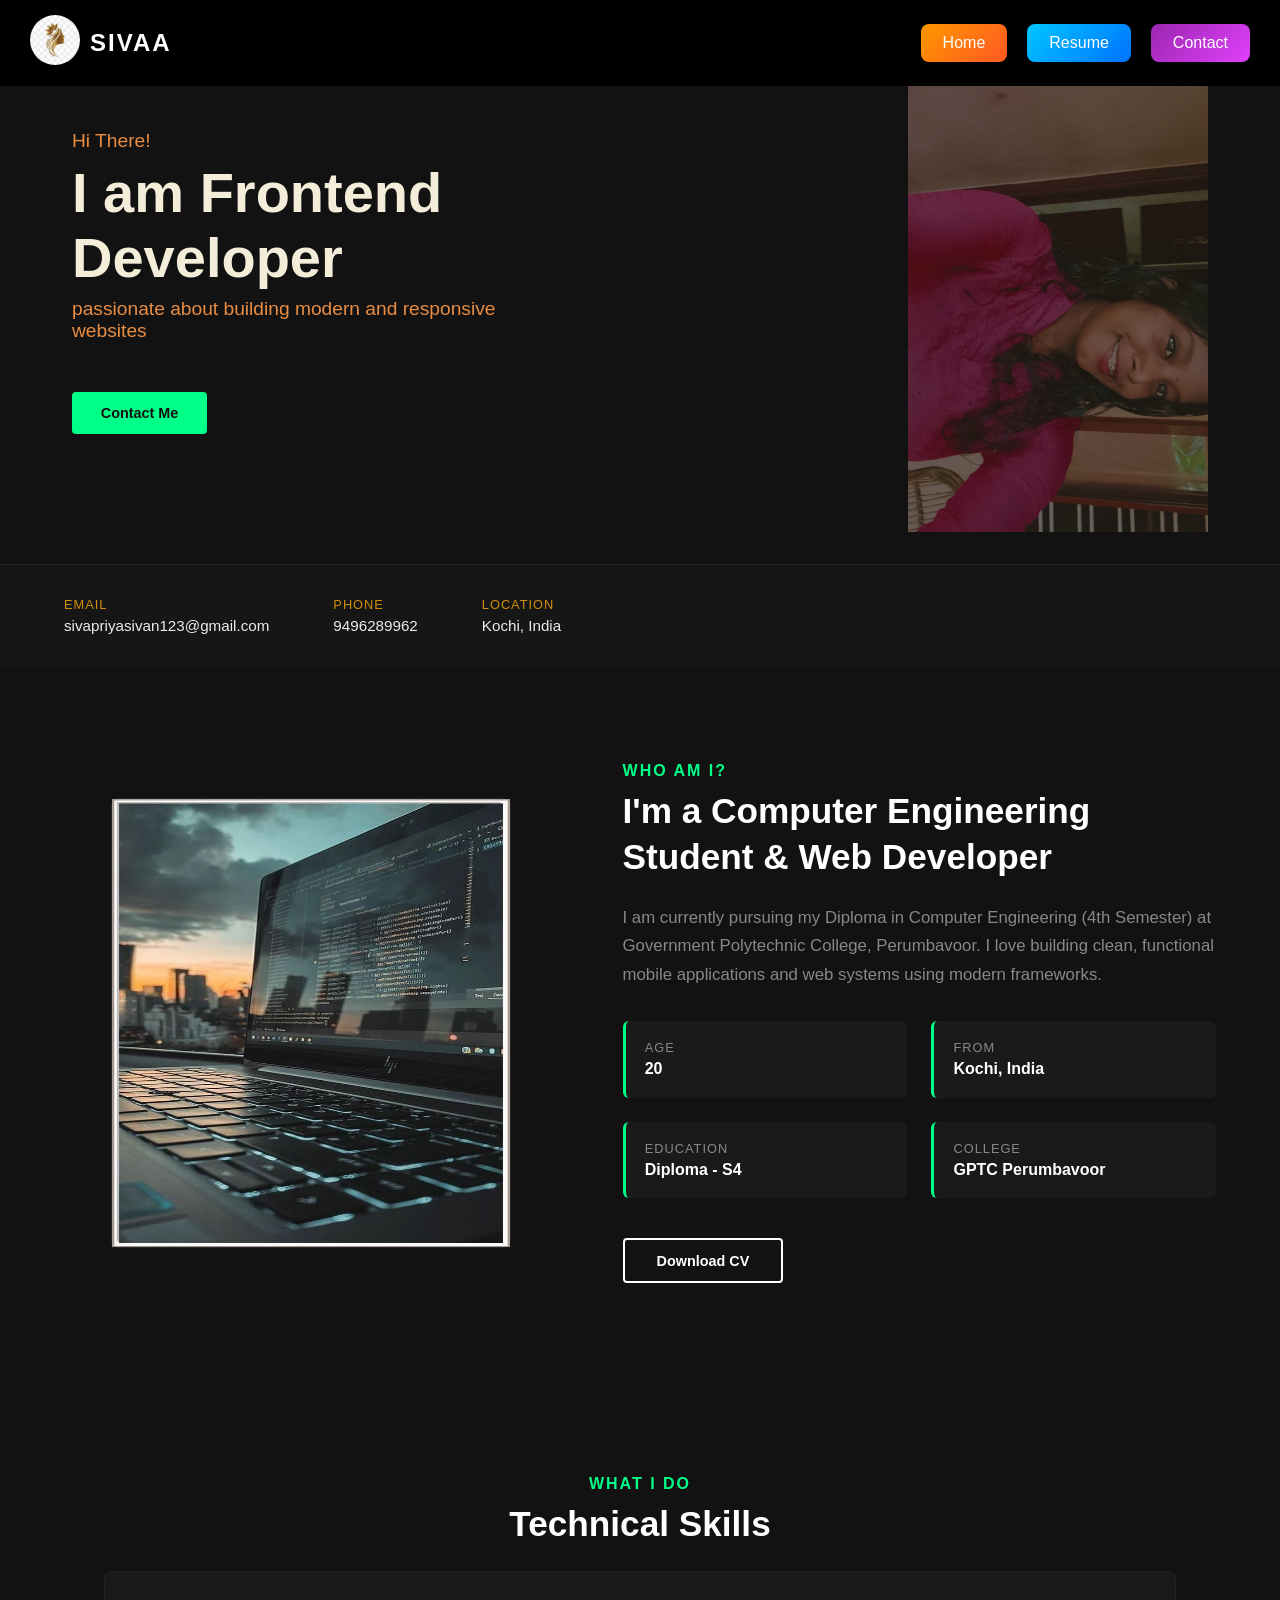
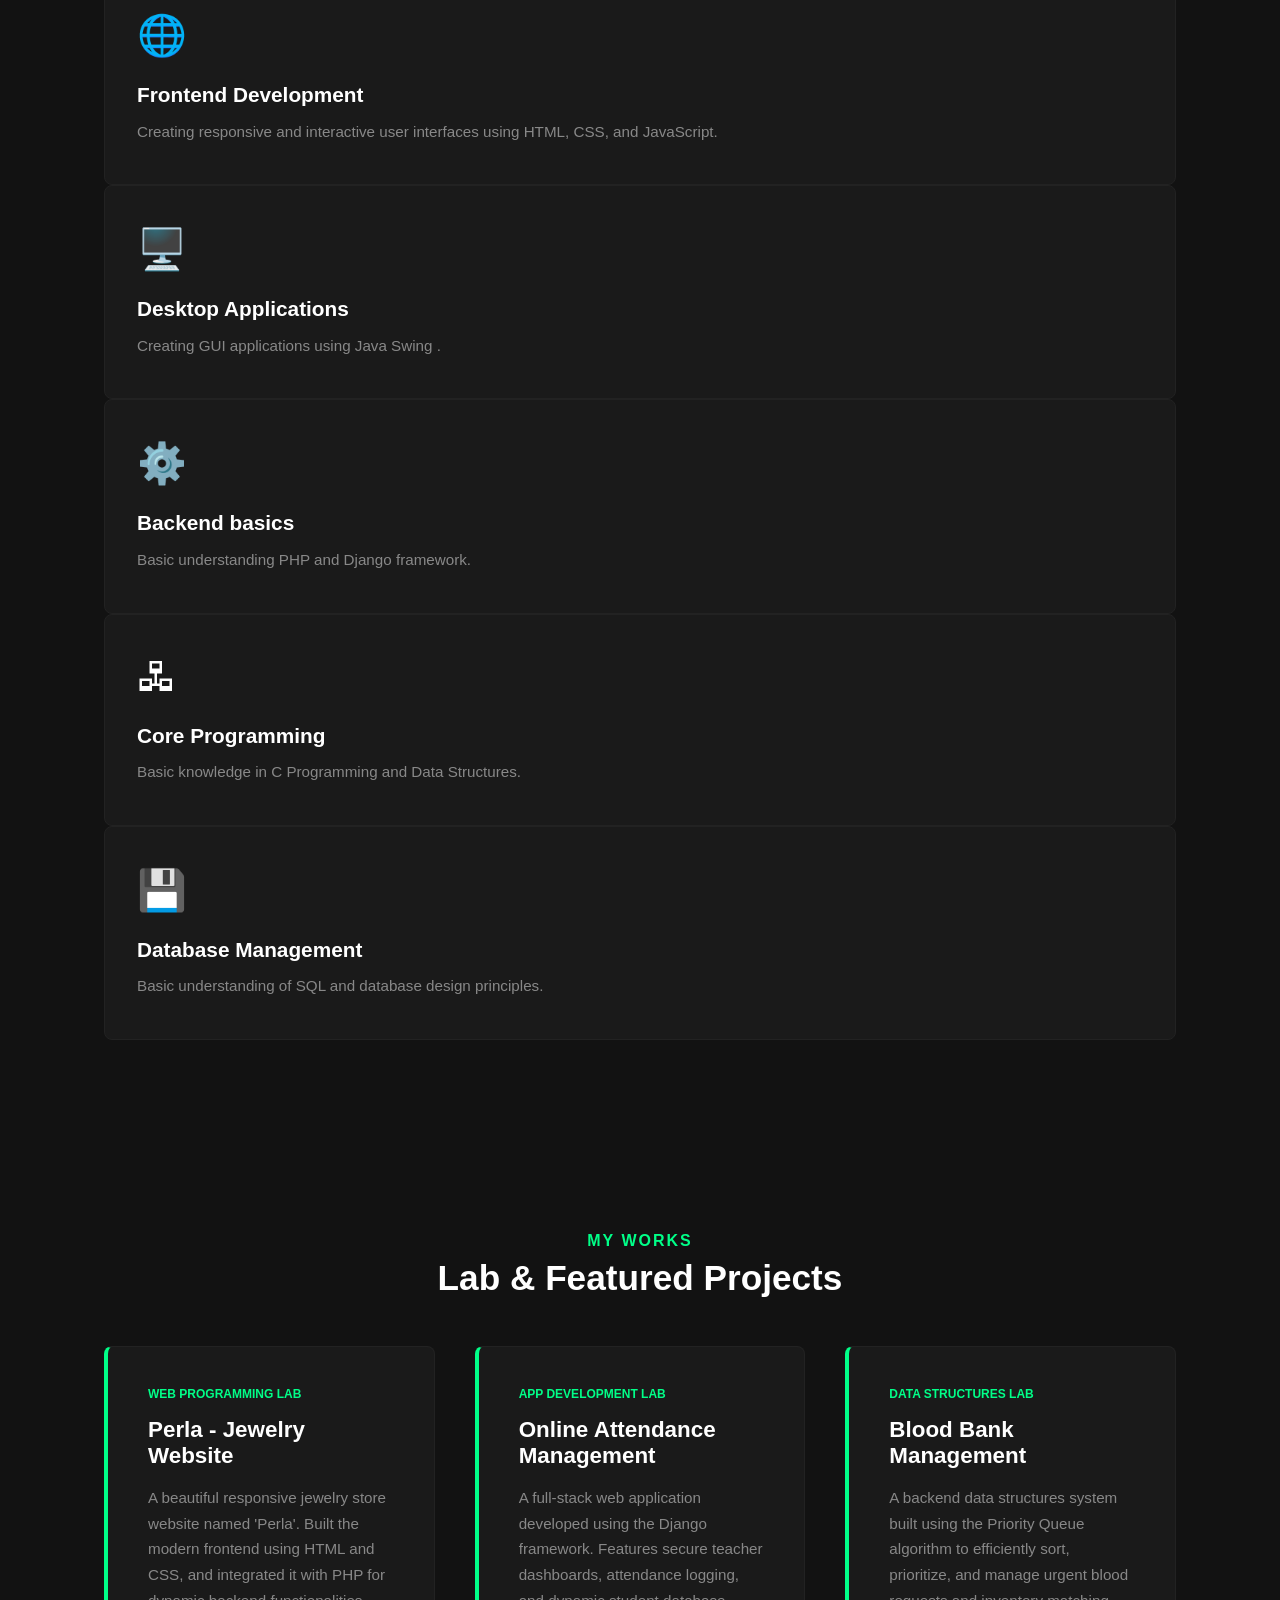
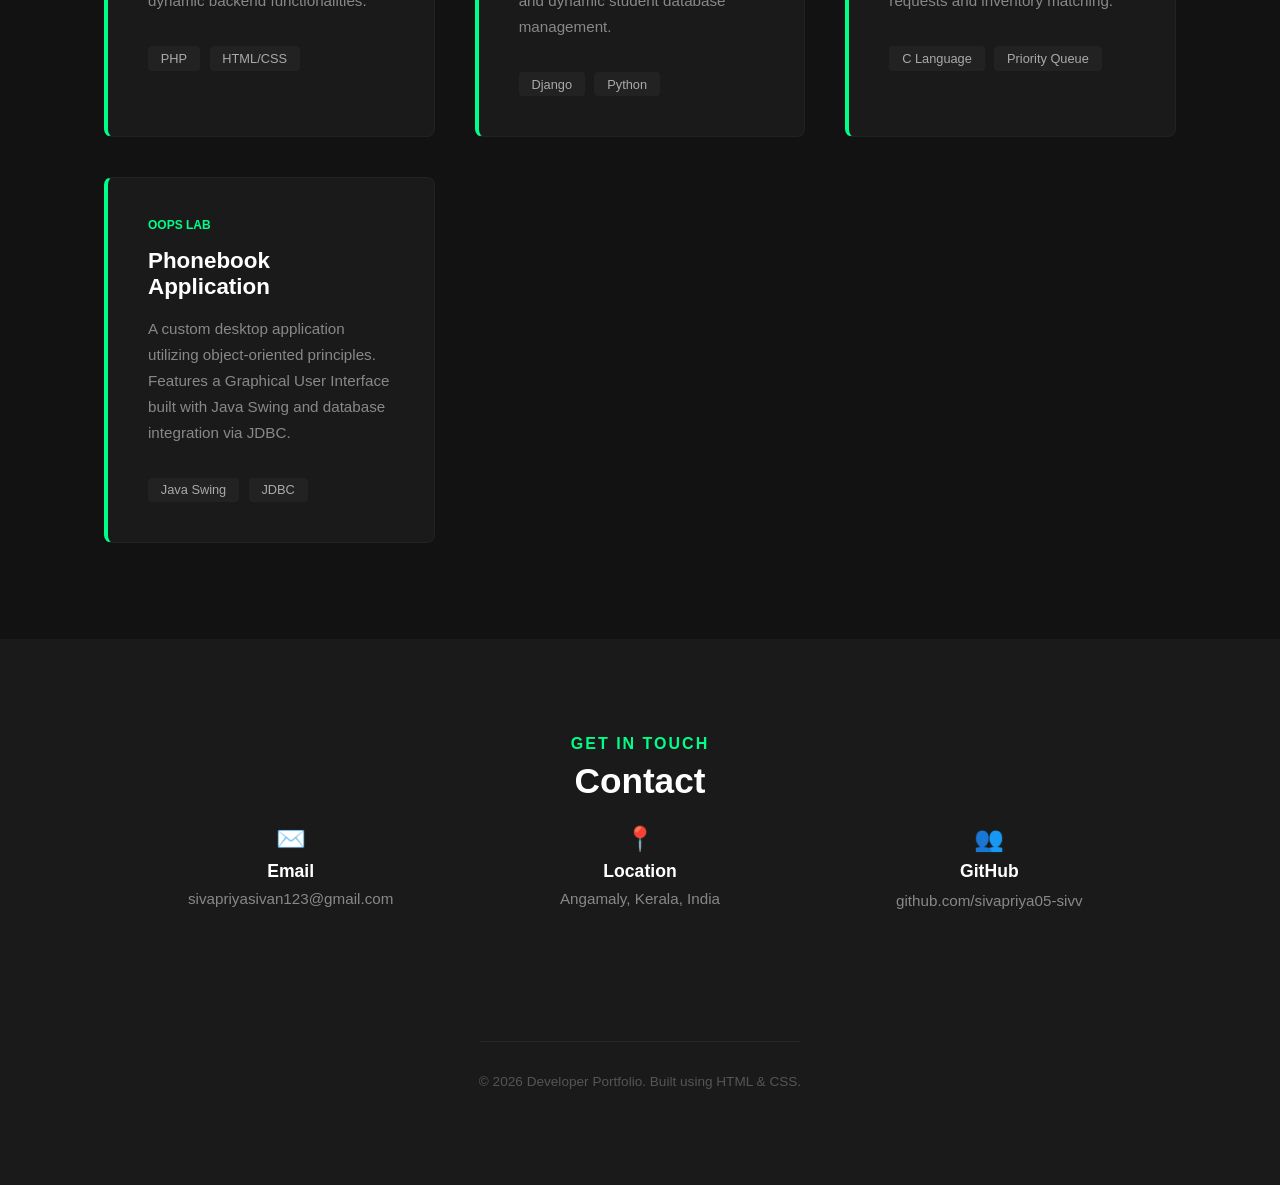
==== index.html @ 09055b28 "initial portfolio" ====
<!DOCTYPE html>
<html lang="en">
<head>
    <meta charset="UTF-8">
    <meta name="viewport" content="width=device-width, initial-scale=1.0">
    <title>PORTFOLIO</title>
    <link rel="stylesheet" href="style.css">
</head>
<body>
    <body>
    <nav class="navbar" style="background-color: black; padding: 15px 30px; display: flex; justify-content: space-between; align-items: center;">
        
        <div class="logo" style="color: white; font-size: 24px; font-weight: bold; display: flex; align-items: center; gap: 10px;">
            <span class="logo-icon">
                <img src="logo.jpg" alt="Logo" width="50" height="50" style="border-radius: 50%;">
            </span>
            SIVAA
        </div>

        <div class="nav-links" style="display: flex; gap: 20px;">

            <a href="index.html">
                <button style="background: linear-gradient(135deg, #ff9800, #ff5722); color: white;border: none;padding: 10px 22px;border-radius: 8px;
                        cursor: pointer;
                        font-size: 16px;
                        transition: 0.3s;
                    "
                    onmouseover="this.style.transform='scale(1.08)'; this.style.boxShadow='0 0 15px #ff9800';"
                    onmouseout="this.style.transform='scale(1)'; this.style.boxShadow='none';"
                >
                    Home</button></a>

            <a href="resume.html" target="_blank">
                <button style="background: linear-gradient(135deg, #00c6ff, #0072ff);color: white;border: none;padding: 10px 22px;
                        border-radius: 8px;
                        cursor: pointer;
                        font-size: 16px;
                        transition: 0.3s;
                    "
                    onmouseover="this.style.transform='scale(1.08)'; this.style.boxShadow='0 0 15px #00c6ff';"
                    onmouseout="this.style.transform='scale(1)'; this.style.boxShadow='none';"
                >Resume</button></a>

            <a href="#contact">
                <button style="background: linear-gradient(135deg, #9c27b0, #e040fb);color: white;border: none;padding: 10px 22px;border-radius: 8px;
                        cursor: pointer;
                        font-size: 16px;
                        transition: 0.3s;
                    "
                    onmouseover="this.style.transform='scale(1.08)'; this.style.boxShadow='0 0 15px #e040fb';"
                    onmouseout="this.style.transform='scale(1)'; this.style.boxShadow='none';"
                >Contact</button></a>
            </div>
    </nav>

    
        <div class="container">
            
            <div class="hero-text">
                <p style="font-size: 1.2rem;color:#e88d43; margin-bottom: 0.5rem;">Hi There!</p>
                <h1 style="font-size: 3.5rem;font-weight: bold;margin-bottom: 0.5rem;color:#f4edd9;">I am  <span >Frontend Developer</span></h1>
                <p style="font-size: 1.2rem;
                 color:#e88d43;
                 margin-bottom: 2rem;" >passionate about building modern and  responsive websites</p>
                <br>
                <a href="#contact" class="btn-contact">Contact Me</a>
            </div>

            <div class="hero-image">
                <div class="image-placeholder"><img src="cutieee.jpeg" alt="Hero Image" width="300" height="500"></div>
            </div>

        </div>

        <div class="hero-info">
            <div class="info-item">
                <span class="info-label">Email</span>
                <span class="info-value">sivapriyasivan123@gmail.com</span>
            </div>
            <div class="info-item">
                <span class="info-label">Phone</span>
                <span class="info-value">9496289962</span>
            </div>
            <div class="info-item">
                <span class="info-label">Location</span>
                <span class="info-value">Kochi, India</span>
            </div>
        </div>
       <div id="resume" class="about-section">
    
        <div class="about-container">
            
            <div class="about-image-box">
                <div class="about-img-placeholder"><img src="about.jpg" alt="About Image" width="100%" height="100%"></div>
            </div>

            <div class="about-content-box">
                <p style="font-size: 1rem;color: #00ff88;font-weight: 600;text-transform: uppercase;letter-spacing: 2px;margin-bottom: 0.5rem;">Who am I?</p>
                <h2 style=" font-size: 2.2rem;font-weight: 700;line-height: 1.3;margin-bottom: 1.5rem;">I'm a Computer Engineering Student & Web Developer</h2>
                <p style="color:#888888;font-size: 1.05rem;line-height: 1.7;margin-bottom: 2rem;">
                    I am currently pursuing my Diploma in Computer Engineering (4th Semester) at Government Polytechnic College, Perumbavoor. I love building clean, functional mobile applications and web systems using modern frameworks.
                </p>

                <div class="about-details-grid">
                    <div class="detail-card">
                        <span class="card-label">Age</span>
                        <span class="card-value">20</span>
                    </div>
                    <div class="detail-card">
                        <span class="card-label">From</span>
                        <span class="card-value">Kochi, India</span>
                    </div>
                    <div class="detail-card">
                        <span class="card-label">Education</span>
                        <span class="card-value">Diploma - S4</span>
                    </div>
                    <div class="detail-card">
                        <span class="card-label">College</span>
                        <span class="card-value">GPTC Perumbavoor</span>
                    </div>
                </div>

                <a href="resume.pdf" target="_blank" class="btn-download" download>Download CV</a>
            </div>

        </div>
    </div>
   <div id="skills" class="skills-section">
        <p style="font-size: 1rem;color: #00ff88;font-weight: 600;text-transform: uppercase;letter-spacing: 2px;margin-bottom: 0.5rem;">What I Do</p>
        <h2 style=" font-size: 2.2rem;font-weight: 700;line-height: 1.3;margin-bottom: 1.5rem;">Technical Skills</h2>

    
        

            <div class="skill-card">
                <div class="skill-icon">🌐</div>
                <h3>Frontend Development</h3>
                <p>Creating responsive and interactive user interfaces using HTML, CSS, and JavaScript.</p>
            </div>

            <div class="skill-card">
                <div class="skill-icon">🖥️</div>
                <h3>Desktop Applications</h3>
                <p>Creating GUI applications using Java Swing .</p>
            </div>
            <div class="skill-card">
                <div class="skill-icon">⚙️</div>
                <h3>Backend basics</h3>
                <p>Basic understanding PHP  and Django framework.</p>
            </div>
            <div class="skill-card">
                <div class="skill-icon">🖧</div>
                <h3>Core Programming</h3>
                <p> Basic knowledge in C Programming and  Data Structures.</p>
            </div>

            <div class="skill-card">
                <div class="skill-icon">💾</div>
                <h3>Database Management</h3>
                <p>Basic understanding of SQL and database design principles.</p>
            </div>
             
        
        </div>
    </div>  

    <div id="portfolio" style="padding: 6rem 4rem; background-color: #121212; max-width: 1200px; margin: 0 auto;">
        <p style="font-size: 1rem; color: #00ff88; font-weight: 600; text-transform: uppercase; letter-spacing: 2px; text-align: center; margin-bottom: 0.5rem;">My Works</p>
        <h2 style="font-size: 2.2rem; font-weight: 700; text-align: center; color: #ffffff; margin-bottom: 3rem;">Lab & Featured Projects</h2>

        <div style="display: grid; grid-template-columns: repeat(auto-fit, minmax(300px, 1fr)); gap: 2.5rem;">
            
            <div style="background-color: #1a1a1a; padding: 2.5rem; border-radius: 8px; border: 1px solid #222222; border-left: 4px solid #00ff88;">
                <p style="font-size: 0.75rem; color: #00ff88; font-weight: 600; text-transform: uppercase; margin-bottom: 1rem;">Web Programming Lab</p>
                <h3 style="font-size: 1.4rem; font-weight: 600; margin-bottom: 1rem; color: #ffffff;">Perla - Jewelry Website</h3>
                <p style="font-size: 0.95rem; color: #888888; line-height: 1.7; margin-bottom: 2rem;">A beautiful responsive jewelry store website named 'Perla'. Built the modern frontend using HTML and CSS, and integrated it with PHP for dynamic backend functionalities.</p>
                <div style="display: flex; gap: 0.6rem;">
                    <span style="font-size: 0.8rem; color: #aaaaaa; background-color: #222222; padding: 0.3rem 0.8rem; border-radius: 4px;">PHP</span>
                    <span style="font-size: 0.8rem; color: #aaaaaa; background-color: #222222; padding: 0.3rem 0.8rem; border-radius: 4px;">HTML/CSS</span>
                </div>
            </div>

            <div style="background-color: #1a1a1a; padding: 2.5rem; border-radius: 8px; border: 1px solid #222222; border-left: 4px solid #00ff88;">
                <p style="font-size: 0.75rem; color: #00ff88; font-weight: 600; text-transform: uppercase; margin-bottom: 1rem;">App Development Lab</p>
                <h3 style="font-size: 1.4rem; font-weight: 600; margin-bottom: 1rem; color: #ffffff;">Online Attendance Management</h3>
                <p style="font-size: 0.95rem; color: #888888; line-height: 1.7; margin-bottom: 2rem;">A full-stack web application developed using the Django framework. Features secure teacher dashboards, attendance logging, and dynamic student database management.</p>
                <div style="display: flex; gap: 0.6rem;">
                    <span style="font-size: 0.8rem; color: #aaaaaa; background-color: #222222; padding: 0.3rem 0.8rem; border-radius: 4px;">Django</span>
                    <span style="font-size: 0.8rem; color: #aaaaaa; background-color: #222222; padding: 0.3rem 0.8rem; border-radius: 4px;">Python</span>
                </div>
            </div>

            <div style="background-color: #1a1a1a; padding: 2.5rem; border-radius: 8px; border: 1px solid #222222; border-left: 4px solid #00ff88;">
                <p style="font-size: 0.75rem; color: #00ff88; font-weight: 600; text-transform: uppercase; margin-bottom: 1rem;">Data Structures Lab</p>
                <h3 style="font-size: 1.4rem; font-weight: 600; margin-bottom: 1rem; color: #ffffff;">Blood Bank Management</h3>
                <p style="font-size: 0.95rem; color: #888888; line-height: 1.7; margin-bottom: 2rem;">A backend data structures system built using the Priority Queue algorithm to efficiently sort, prioritize, and manage urgent blood requests and inventory matching.</p>
                <div style="display: flex; gap: 0.6rem;">
                    <span style="font-size: 0.8rem; color: #aaaaaa; background-color: #222222; padding: 0.3rem 0.8rem; border-radius: 4px;">C Language</span>
                    <span style="font-size: 0.8rem; color: #aaaaaa; background-color: #222222; padding: 0.3rem 0.8rem; border-radius: 4px;">Priority Queue</span>
                </div>
            </div>

            <div style="background-color: #1a1a1a; padding: 2.5rem; border-radius: 8px; border: 1px solid #222222; border-left: 4px solid #00ff88;">
                <p style="font-size: 0.75rem; color: #00ff88; font-weight: 600; text-transform: uppercase; margin-bottom: 1rem;">OOPs Lab</p>
                <h3 style="font-size: 1.4rem; font-weight: 600; margin-bottom: 1rem; color: #ffffff;">Phonebook Application</h3>
                <p style="font-size: 0.95rem; color: #888888; line-height: 1.7; margin-bottom: 2rem;">A custom desktop application utilizing object-oriented principles. Features a Graphical User Interface built with Java Swing and database integration via JDBC.</p>
                <div style="display: flex; gap: 0.6rem;">
                    <span style="font-size: 0.8rem; color: #aaaaaa; background-color: #222222; padding: 0.3rem 0.8rem; border-radius: 4px;">Java Swing</span>
                    <span style="font-size: 0.8rem; color: #aaaaaa; background-color: #222222; padding: 0.3rem 0.8rem; border-radius: 4px;">JDBC</span>
                </div>
            </div>

        </div>
    </div>
    <div id="contact" style="padding: 6rem 4rem; background-color: #1a1a1a; text-align: center;">
        <p style="font-size: 1rem; color: #00ff88; font-weight: 600; text-transform: uppercase; letter-spacing: 2px; margin-bottom: 0.5rem;">Get In Touch</p>
        <h2 style="font-size: 2.2rem; font-weight: 700; color: #ffffff; margin-bottom: 1.5rem;">Contact</h2>
    

        <div style="display: flex; flex-wrap: wrap; justify-content: center; gap: 3rem; max-width: 1000px; margin: 0 auto;">
            
            <div style="flex: 1; min-width: 250px; text-align: center;">
                <p style="font-size: 1.5rem; margin-bottom: 0.5rem;">✉️</p>
                <h4 style="font-size: 1.1rem; color: #ffffff; margin-bottom: 0.5rem;">Email</h4>
                <p style="font-size: 0.95rem; color: #888888;">sivapriyasivan123@gmail.com</p>
            </div>

            <div style="flex: 1; min-width: 250px; text-align: center;">
                <p style="font-size: 1.5rem; margin-bottom: 0.5rem;">📍</p>
                <h4 style="font-size: 1.1rem; color: #ffffff; margin-bottom: 0.5rem;">Location</h4>
                <p style="font-size: 0.95rem; color: #888888;">Angamaly, Kerala, India</p>
            </div>

            <div style="flex: 1; min-width: 250px; text-align: center;">
                <p style="font-size: 1.5rem; margin-bottom: 0.5rem;">👥</p>
                <h4 style="font-size: 1.1rem; color: #ffffff; margin-bottom: 0.5rem;">GitHub</h4>
                <p style="font-size: 0.95rem; color: #888888; line-height: 1.5;">github.com/sivapriya05-sivv</p>
            </div>
        

        <div style="margin-top: 5rem; padding-top: 2rem; border-top: 1px solid #252525; color: #555555; font-size: 0.85rem;">
            © 2026 Developer Portfolio. Built using HTML & CSS.
        </div>
    </div>
</body>
</html>
</body>
</html>
---- style.css ----
* {
    margin: 0;
    padding: 0;
    box-sizing: border-box;
    font-family: 'Segoe UI', Roboto, sans-serif;
}
:root {
    --bg-matte-black: #121212; 
    --bg-card-dark: #1a1a1a;    
    --accent-color: #ffffff;     
    --text-primary: #ffffff;
    --text-muted: #888888;
}

body {
    background-color:var(--bg-matte-black); 
    color: var(--text-primary);
}


.navbar {
    display: flex;
    justify-content: space-between;
    align-items: center;
    padding: 1.5rem 4rem;
    background-color: var(--bg-matte-black);
    position: fixed;
    width: 100%;
    top: 0;
    z-index: 1000;
}

.logo {
    font-size: 1.2rem;
    font-weight: bold;
    letter-spacing: 2px;
    display: flex;
    align-items: center;
    gap: 8px;
    color:var(--text-primary);
}

.logo-icon {
    color: var(--accent-color);
}

.nav-links {
    display: flex;
    list-style: none;
    gap: 2rem;
}

.nav-links a {
    color:var(--text-muted);
    text-decoration: none;
    font-size: 0.9rem;
    transition: color 0.3s;
}

.nav-links a:hover {
    color: var(--accent-color);
}

.container {
    display: flex;
    align-items: center;
    justify-content: space-between;
    max-width: 1200px;
    margin: auto;
    width: 100%;
    padding: 2rem;
    flex-grow: 1;
}

.hero-text {
    flex: 1;
    max-width: 500px;
}





.btn-contact {
    display: inline-block;
    background-color: #00ff88;
    color: #111111;
    padding: 0.8rem 1.8rem;
    text-decoration: none;
    font-weight: bold;
    font-size: 0.9rem;
    border-radius: 4px;
    transition: background 0.3s;
}

.btn-contact:hover {
    background-color: #00cc6e;
}


.hero-image {
    flex: 1;
    display: flex;
    justify-content: flex-end;
    height: 100%;
}

.image-placeholder {
    width: 300px;
    height: 500px;
    background-color: #222222;
    border-radius: 8px;
    opacity: 0.6;
}


.hero-info {
    display: flex;
    background-color: #161616;
    padding: 2rem 4rem;
    gap: 4rem;
    border-top: 1px solid #222222;
}

.info-item {
    display: flex;
    flex-direction: column;
    gap: 5px;
}

.info-label {
    font-size: 0.8rem;
    color: #d18e08;
    text-transform: uppercase;
    letter-spacing: 1px;
}

.info-value {
    font-size: 0.95rem;
    color: #edeaea;
}


@media (max-width: 768px) {
    .hero-container {
        flex-direction: column;
        text-align: center;
    }
    .hero-image {
        display: none; 
    }
    .hero-info {
        flex-direction: column;
        gap: 1.5rem;
        padding: 2rem;
    }
    .navbar {
        padding: 1rem;
    }
    .nav-links {
        display: none; 
    }
}

.about-section {
    padding: 6rem 4rem;
    background-color: var(--bg-matte-black);
    display: flex;
    justify-content: center;
    align-items: center;
}

.about-container {
    display: grid;
    
    grid-template-columns: 1fr 1.2fr; 
    gap: 4rem;
    max-width: 1200px;
    width: 100%;
    align-items: center;
}


.about-image-box {
    width: 100%;
    display: flex;
    justify-content: center;
}

.about-img-placeholder {
    width: 100%;
    max-width: 400px;
    height: 450px;
    background-color: #1a1a1a;
    border: 1px solid #252525;
    border-radius: 8px;
}


.about-content-box {
    display: flex;
    flex-direction: column;
}





.about-details-grid {
    display: grid;
    grid-template-columns: repeat(2, 1fr); 
    gap: 1.5rem;
    margin-bottom: 2.5rem;
}


.detail-card {
    background-color: var(--bg-card-dark);
    padding: 1.2rem;
    border-radius: 6px;
    border-left: 3px solid #00ff88; 
    display: flex;
    flex-direction: column;
    gap: 5px;
}

.card-label {
    font-size: 0.8rem;
    color: var(--text-muted);
    text-transform: uppercase;
    letter-spacing: 1px;
}

.card-value {
    font-size: 1rem;
    color: var(--text-primary);
    font-weight: 600;
}


.btn-download {
    align-self: flex-start;
    background-color: transparent;
    color: var(--text-primary);
    border: 2px solid #ffffff;
    padding: 0.8rem 2rem;
    text-decoration: none;
    font-weight: bold;
    font-size: 0.9rem;
    border-radius: 4px;
    transition: all 0.3s ease;
}

.btn-download:hover {
    background-color: #ffffff;
    color: #121212;
}


@media (max-width: 968px) {
    .about-container {
        grid-template-columns: 1fr; 
        gap: 3rem;
    }

    .about-section {
        padding: 4rem 2rem;
    }

    .section-title {
        font-size: 1.8rem;
    }

    .about-img-placeholder {
        height: 350px;
    }
}

@media (max-width: 480px) {
    .about-details-grid {
        grid-template-columns: 1fr; 
    }
}

.skills-section {
    padding: 6rem 4rem;
    background-color: var(--bg-matte-black);
    text-align: center;
    max-width: 1200px;
    margin: 0 auto;
    width: 100%;
}


.skills-grid {
    display: grid;
    grid-template-columns: repeat(auto-fit, minmax(280px, 1fr)); 
    gap: 2rem;
    margin-top: 3rem;
}


.skill-card {
    background-color: var(--bg-card-dark);
    padding: 2.5rem 2rem;
    border-radius: 8px;
    border: 1px solid #222222;
    text-align: left;
    transition: transform 0.3s ease, border-color 0.3s ease;
}


.skill-card:hover {
    transform: translateY(-5px);
    border-color: #00ff88; 
}

.skill-icon {
    font-size: 2.5rem;
    margin-bottom: 1.5rem;
    display: inline-block;
}

.skill-card h3 {
    font-size: 1.3rem;
    font-weight: 600;
    margin-bottom: 0.8rem;
    color: var(--text-primary);
}

.skill-card p {
    font-size: 0.95rem;
    color: var(--text-muted);
    line-height: 1.6;
}

/* RESPONSIVE DESIGN ADJUSTMENTS */
@media (max-width: 768px) {
    .skills-section {
        padding: 4rem 2rem;
    }
    
    .skills-grid {
        grid-template-columns: 1fr; /* 1 column grid on mobile devices */
        gap: 1.5rem;
    }
    
    .skill-card {
        padding: 2rem 1.5rem;
    }
}
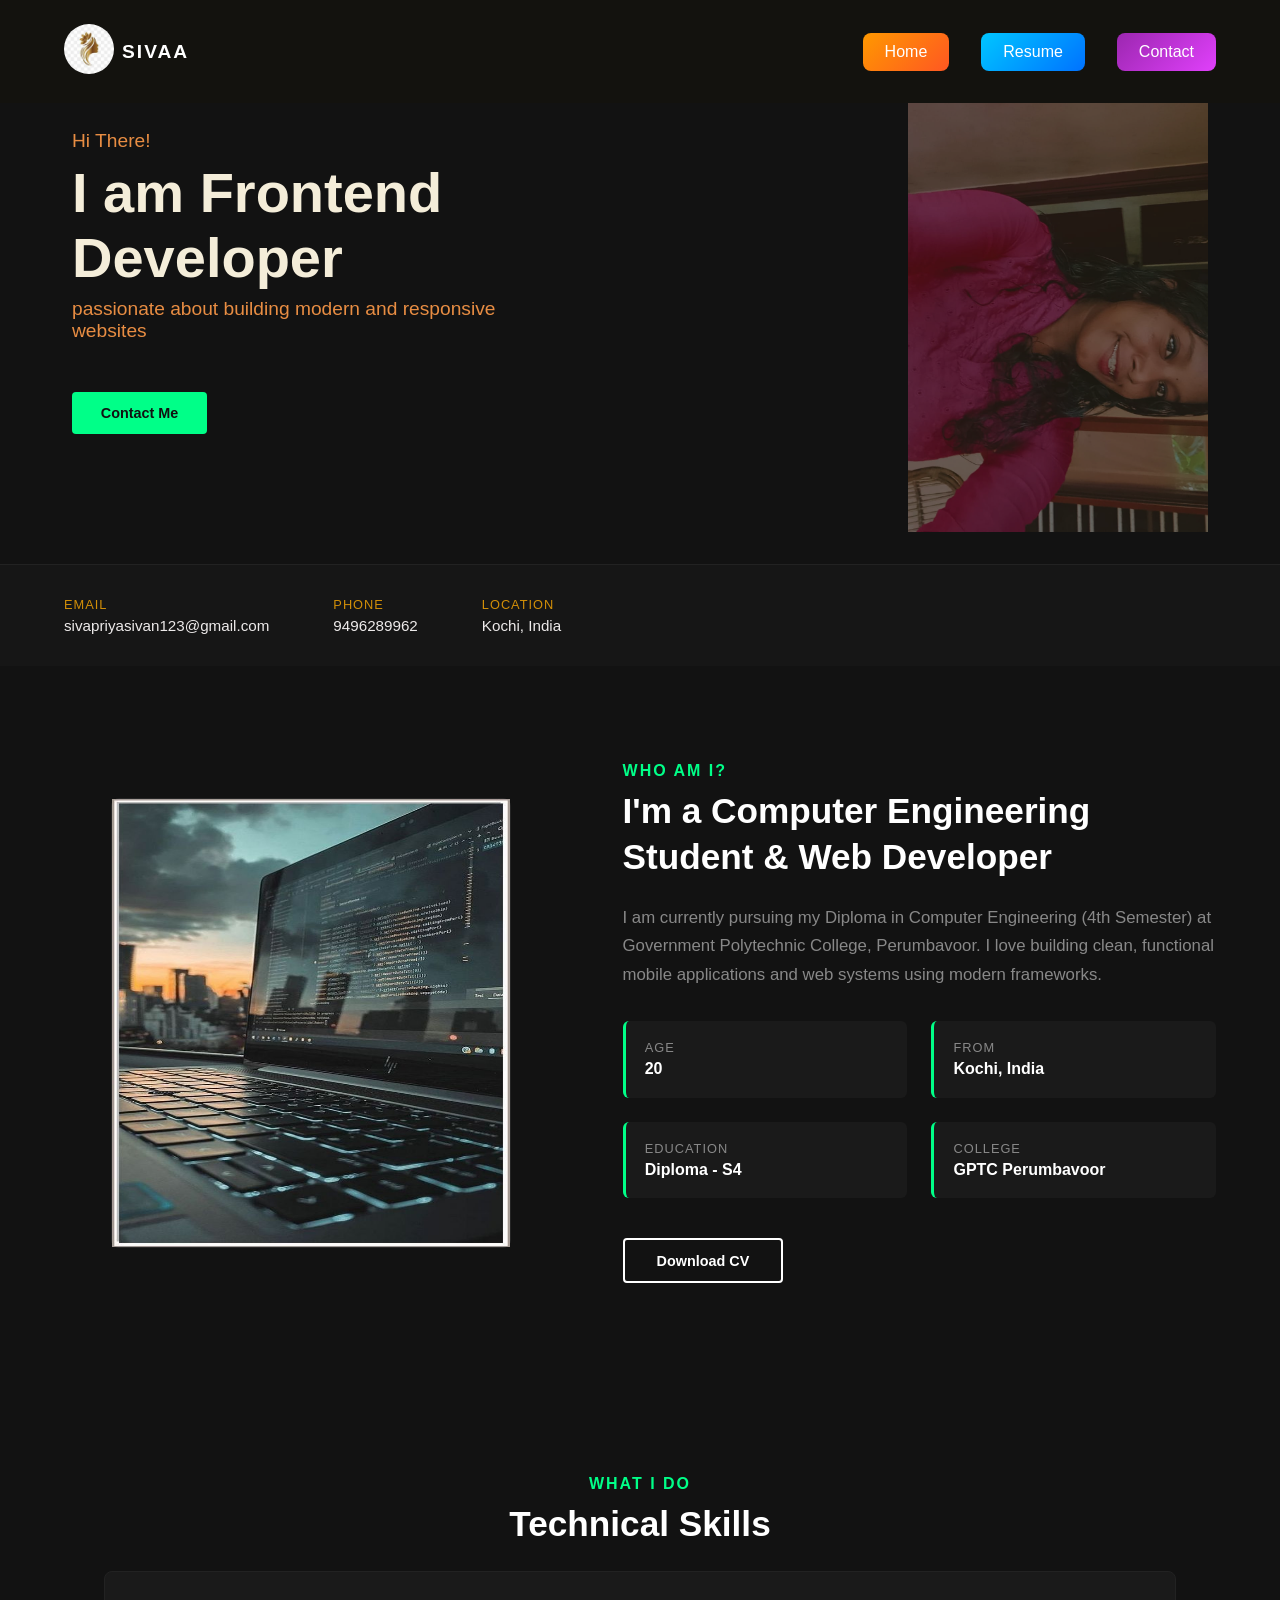
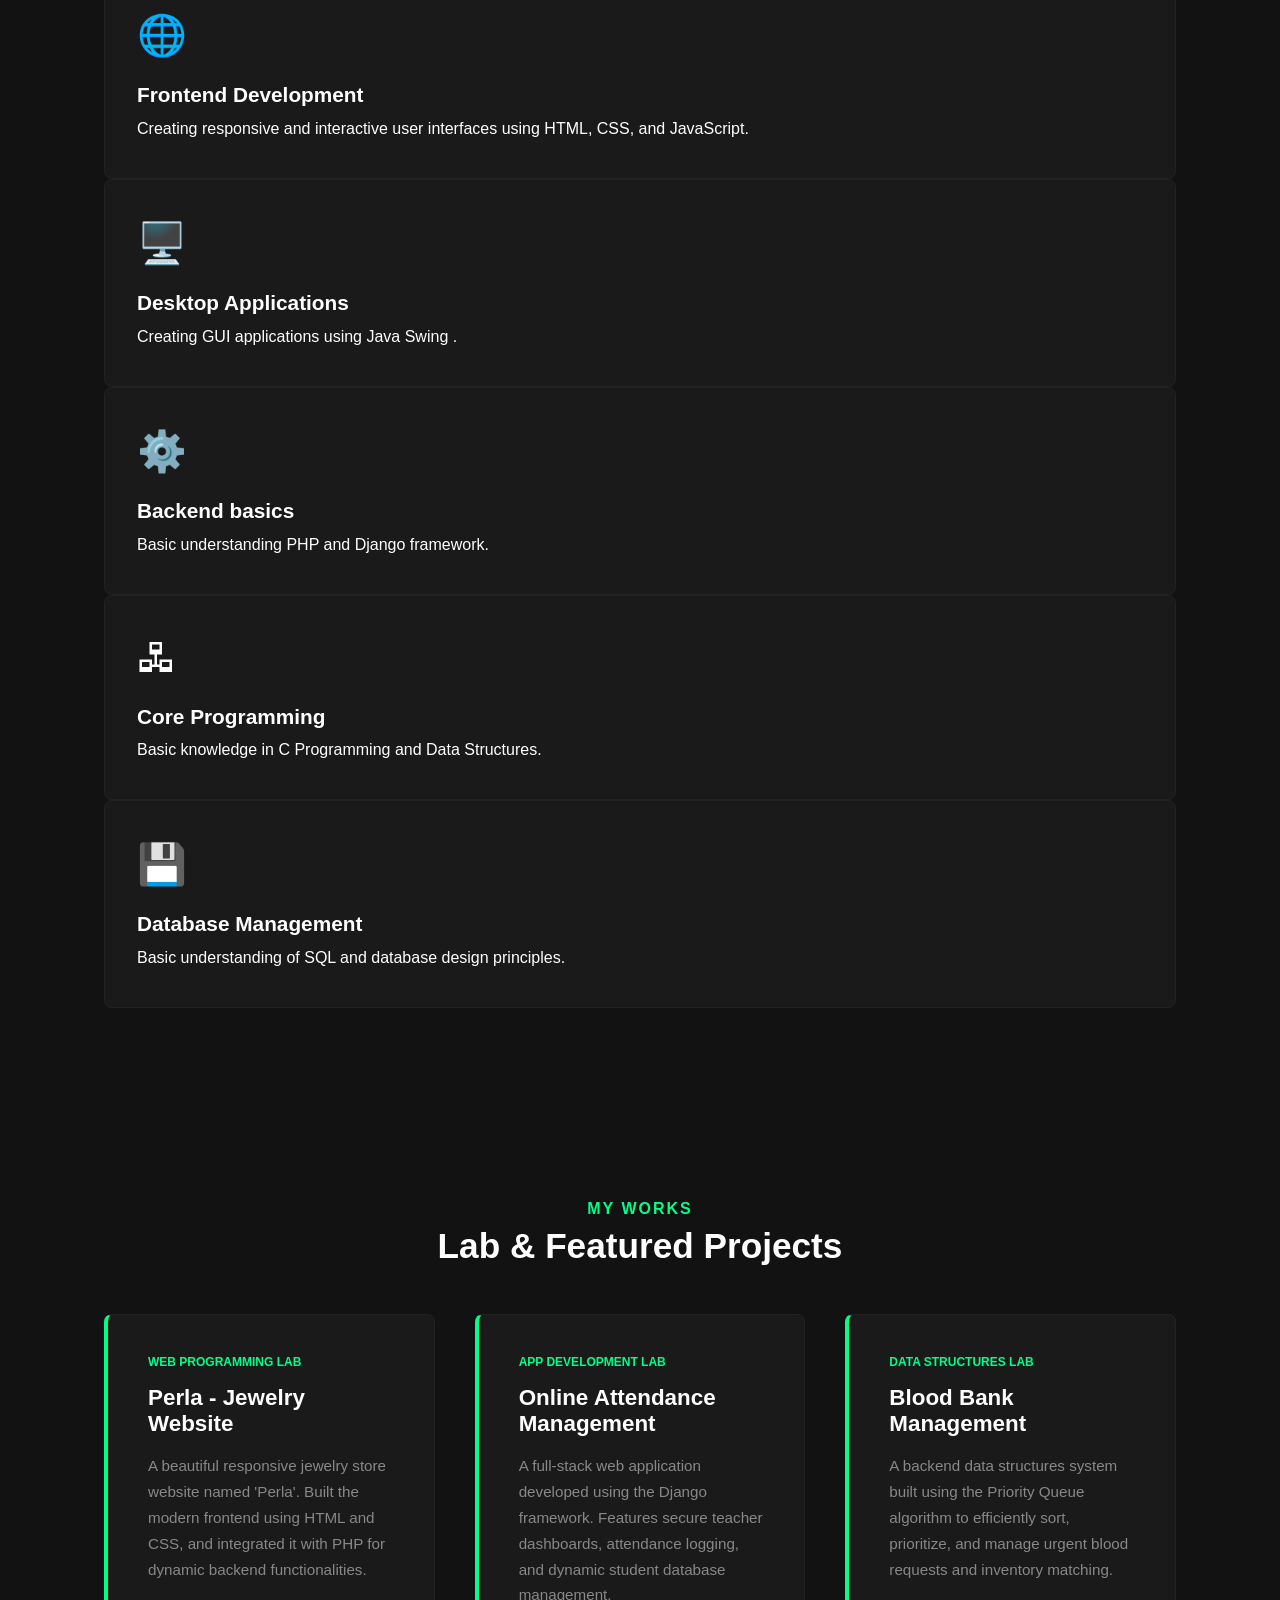
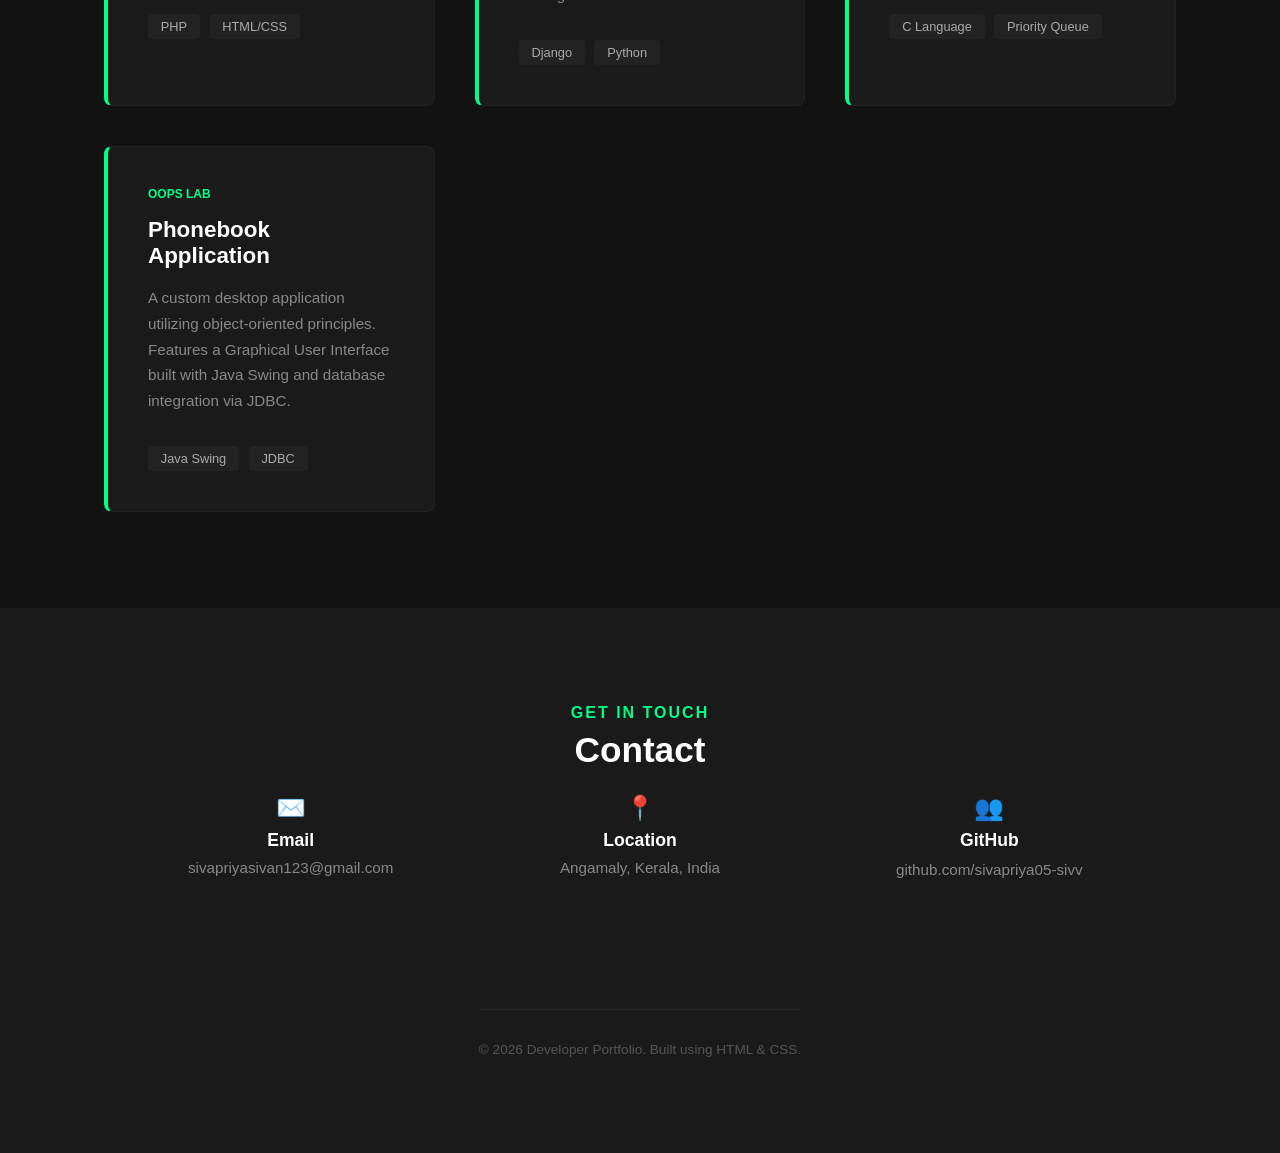
==== commit 91a4022b: "updated portfolio" ====
--- a/index.html
+++ b/index.html
@@ -8,48 +8,28 @@
 </head>
 <body>
     <body>
-    <nav class="navbar" style="background-color: black; padding: 15px 30px; display: flex; justify-content: space-between; align-items: center;">
-        
-        <div class="logo" style="color: white; font-size: 24px; font-weight: bold; display: flex; align-items: center; gap: 10px;">
+    <nav class="navbar">
+        
+        <div class="logo">
             <span class="logo-icon">
                 <img src="logo.jpg" alt="Logo" width="50" height="50" style="border-radius: 50%;">
             </span>
             SIVAA
         </div>
 
-        <div class="nav-links" style="display: flex; gap: 20px;">
+        <div class="nav-links">
 
             <a href="index.html">
                 <button style="background: linear-gradient(135deg, #ff9800, #ff5722); color: white;border: none;padding: 10px 22px;border-radius: 8px;
-                        cursor: pointer;
-                        font-size: 16px;
-                        transition: 0.3s;
-                    "
-                    onmouseover="this.style.transform='scale(1.08)'; this.style.boxShadow='0 0 15px #ff9800';"
-                    onmouseout="this.style.transform='scale(1)'; this.style.boxShadow='none';"
-                >
-                    Home</button></a>
+                        cursor: pointer;font-size: 16px;transition: 0.3s;box-shadow: #ff5722;">Home</button></a>
 
             <a href="resume.html" target="_blank">
-                <button style="background: linear-gradient(135deg, #00c6ff, #0072ff);color: white;border: none;padding: 10px 22px;
-                        border-radius: 8px;
-                        cursor: pointer;
-                        font-size: 16px;
-                        transition: 0.3s;
-                    "
-                    onmouseover="this.style.transform='scale(1.08)'; this.style.boxShadow='0 0 15px #00c6ff';"
-                    onmouseout="this.style.transform='scale(1)'; this.style.boxShadow='none';"
-                >Resume</button></a>
+                <button style="background: linear-gradient(135deg, #00c6ff, #0072ff);color: white;border: none;padding: 10px 22px;border-radius: 8px;
+                        cursor: pointer;font-size: 16px;transition: 0.3s;">Resume</button></a>
 
             <a href="#contact">
                 <button style="background: linear-gradient(135deg, #9c27b0, #e040fb);color: white;border: none;padding: 10px 22px;border-radius: 8px;
-                        cursor: pointer;
-                        font-size: 16px;
-                        transition: 0.3s;
-                    "
-                    onmouseover="this.style.transform='scale(1.08)'; this.style.boxShadow='0 0 15px #e040fb';"
-                    onmouseout="this.style.transform='scale(1)'; this.style.boxShadow='none';"
-                >Contact</button></a>
+                        cursor: pointer;font-size: 16px;transition: 0.3s;">Contact</button></a>
             </div>
     </nav>
 
--- a/style.css
+++ b/style.css
@@ -24,7 +24,7 @@
     justify-content: space-between;
     align-items: center;
     padding: 1.5rem 4rem;
-    background-color: var(--bg-matte-black);
+    background-color: #13120E;
     position: fixed;
     width: 100%;
     top: 0;
@@ -51,15 +51,11 @@
     gap: 2rem;
 }
 
-.nav-links a {
-    color:var(--text-muted);
-    text-decoration: none;
-    font-size: 0.9rem;
-    transition: color 0.3s;
-}
 
 .nav-links a:hover {
+
     color: var(--accent-color);
+    box-shadow: #13120E;
 }
 
 .container {
@@ -328,21 +324,13 @@
     margin-bottom: 0.8rem;
     color: var(--text-primary);
 }
-
-.skill-card p {
-    font-size: 0.95rem;
-    color: var(--text-muted);
-    line-height: 1.6;
-}
-
-/* RESPONSIVE DESIGN ADJUSTMENTS */
 @media (max-width: 768px) {
     .skills-section {
         padding: 4rem 2rem;
     }
     
     .skills-grid {
-        grid-template-columns: 1fr; /* 1 column grid on mobile devices */
+        grid-template-columns: 1fr; 
         gap: 1.5rem;
     }
     
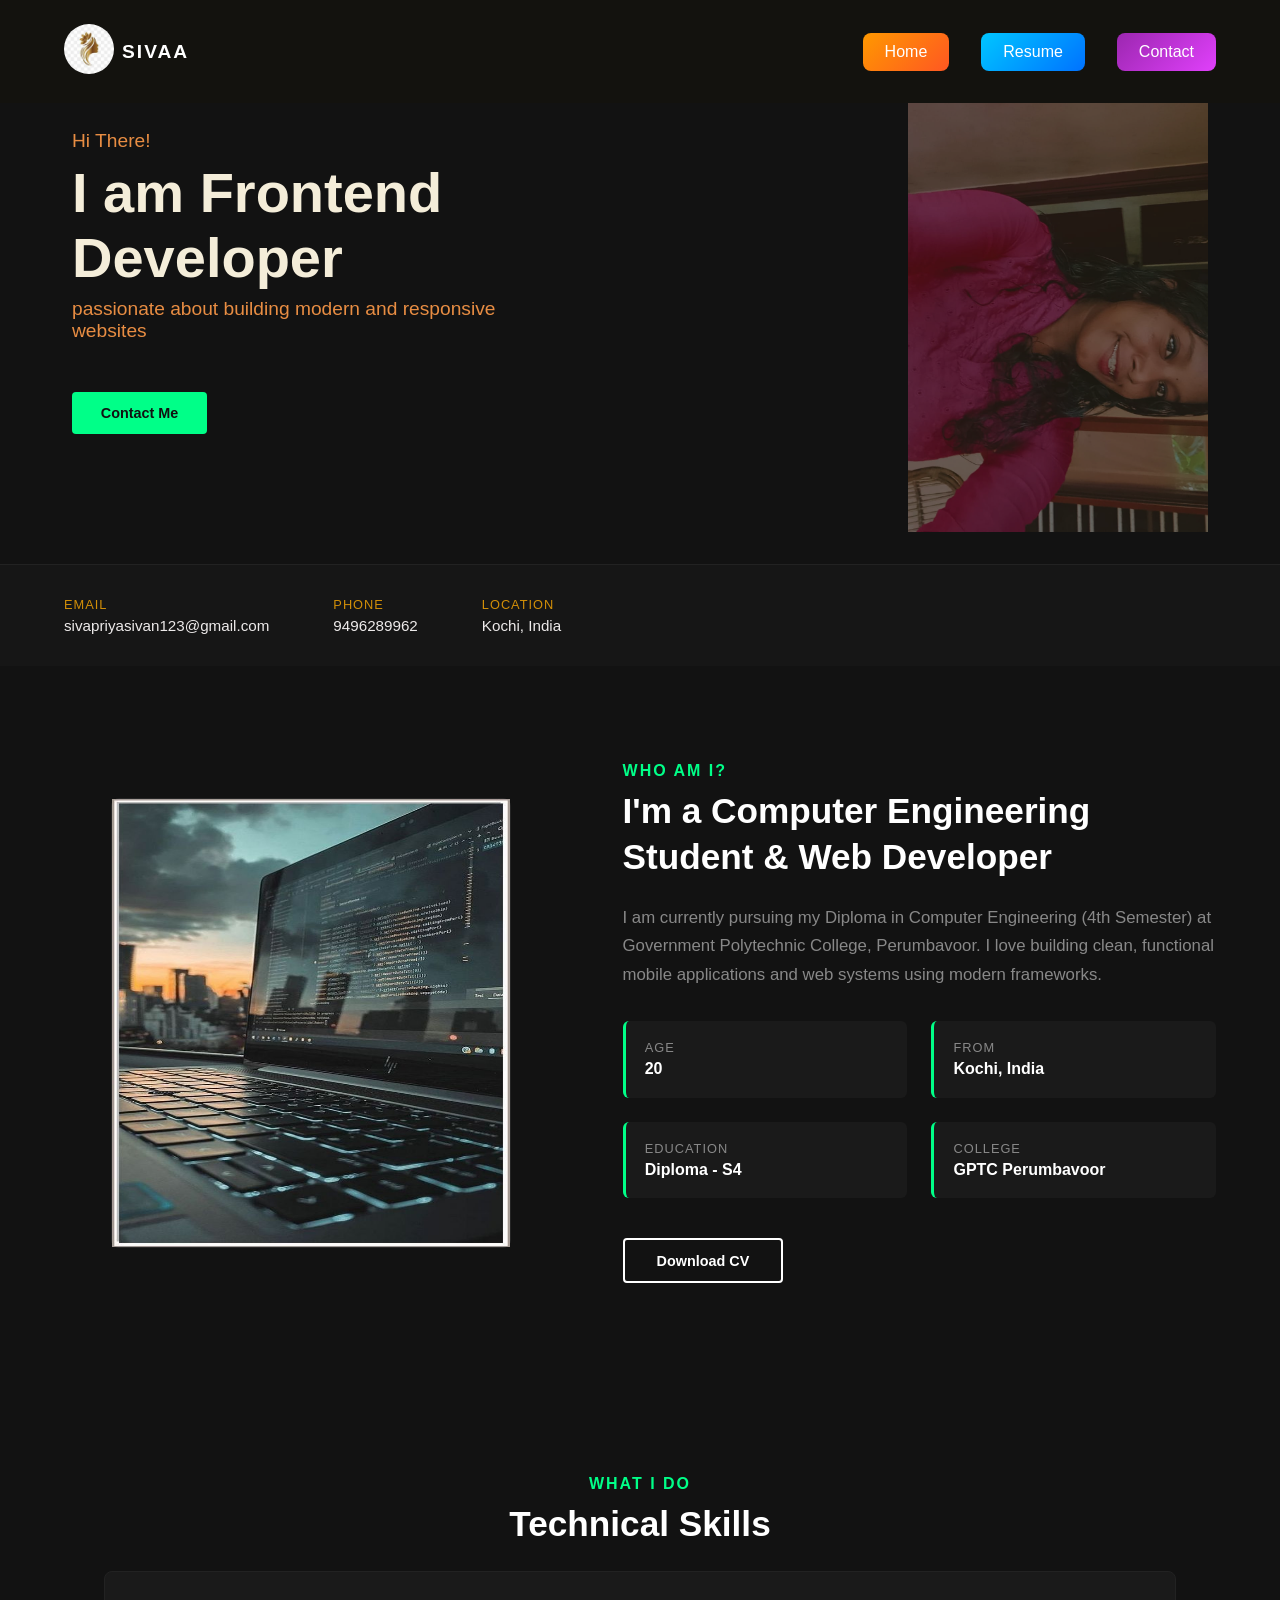
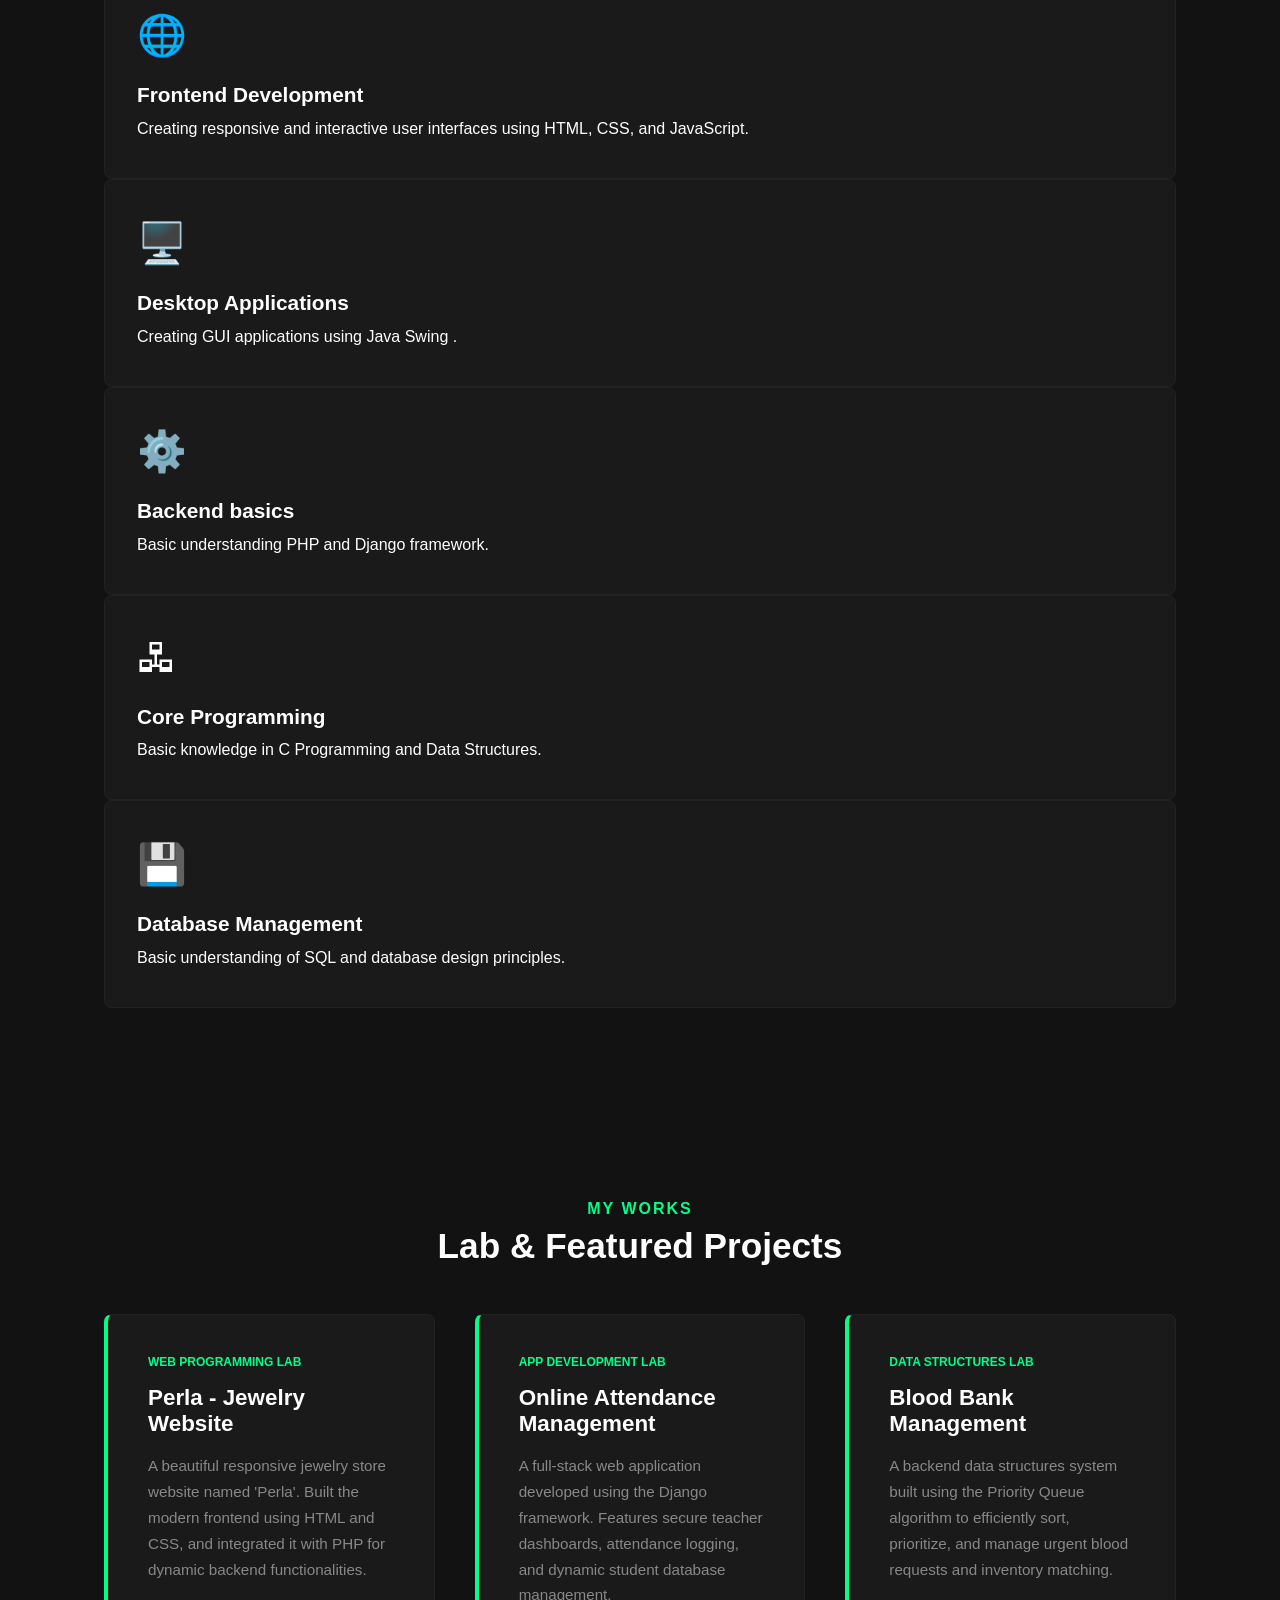
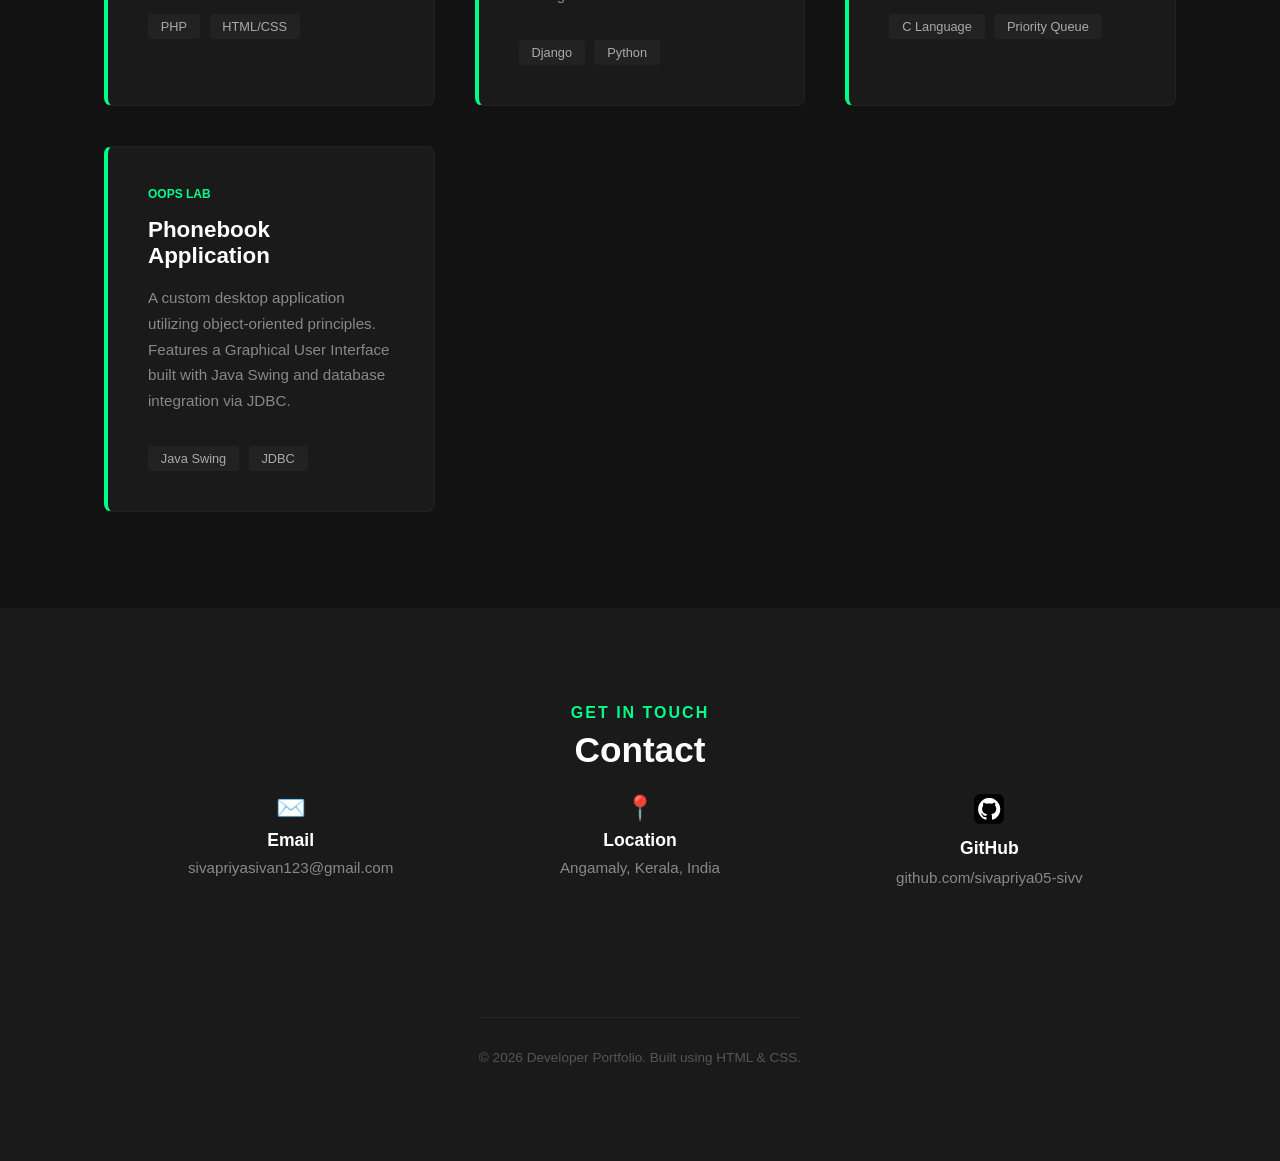
==== commit 9027ac73: "icon added  portfolio" ====
--- a/index.html
+++ b/index.html
@@ -212,7 +212,7 @@
             </div>
 
             <div style="flex: 1; min-width: 250px; text-align: center;">
-                <p style="font-size: 1.5rem; margin-bottom: 0.5rem;">👥</p>
+                <p style="font-size: 1.5rem; margin-bottom: 0.5rem;"><img src="github.svg" alt="GitHub" style="width: 30px; height:3;"></p>
                 <h4 style="font-size: 1.1rem; color: #ffffff; margin-bottom: 0.5rem;">GitHub</h4>
                 <p style="font-size: 0.95rem; color: #888888; line-height: 1.5;">github.com/sivapriya05-sivv</p>
             </div>
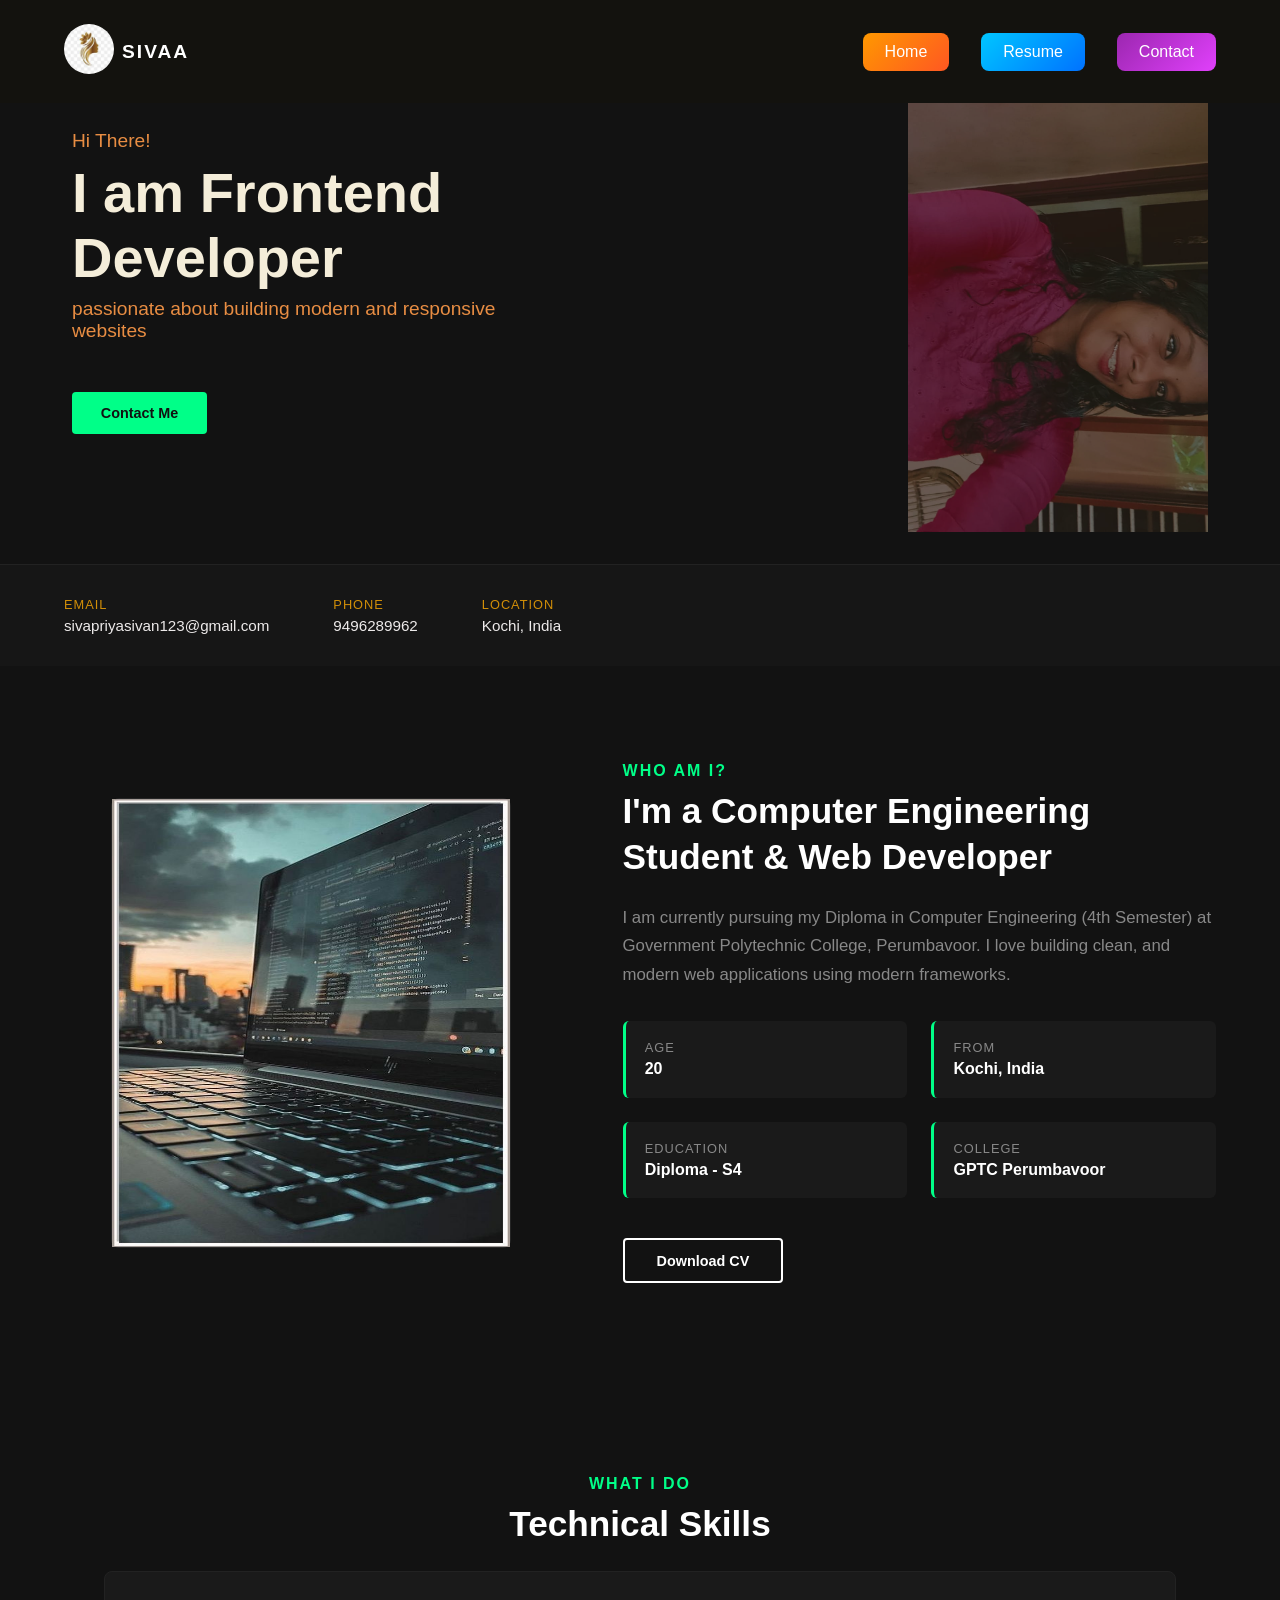
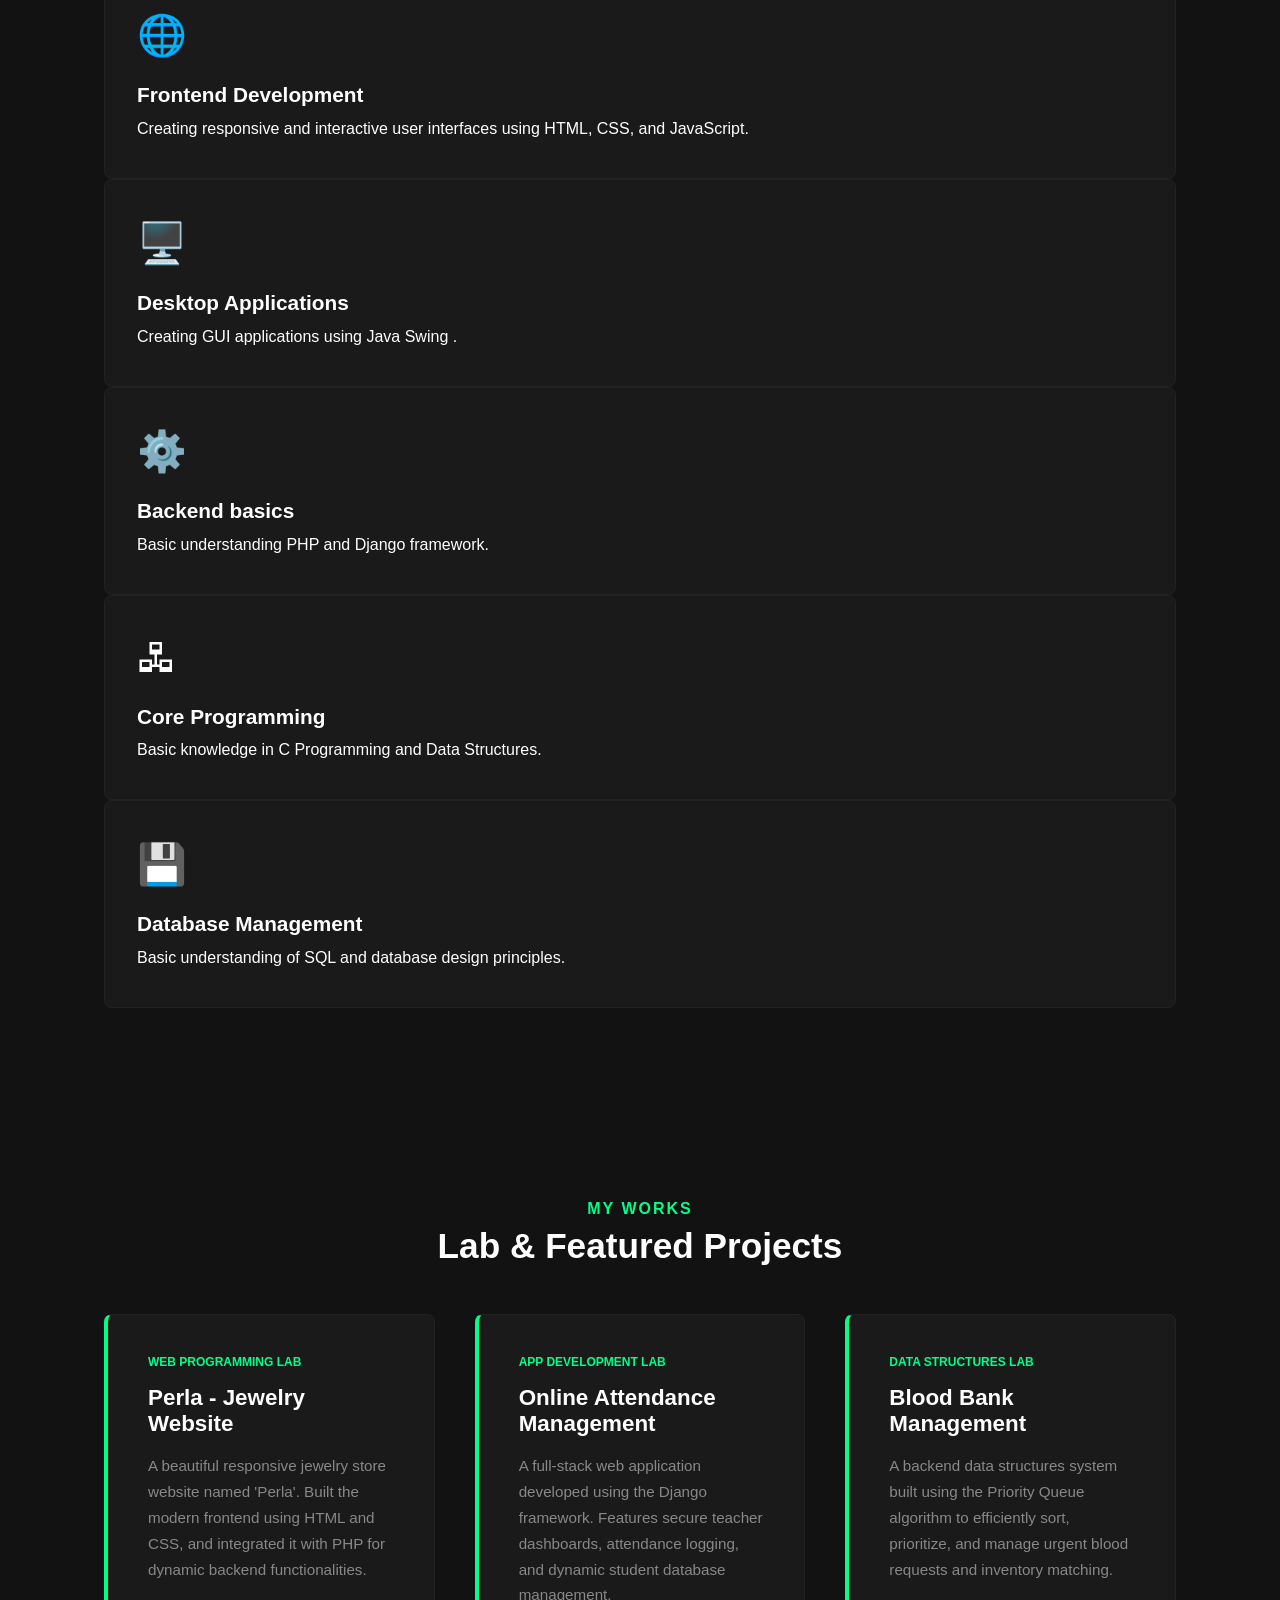
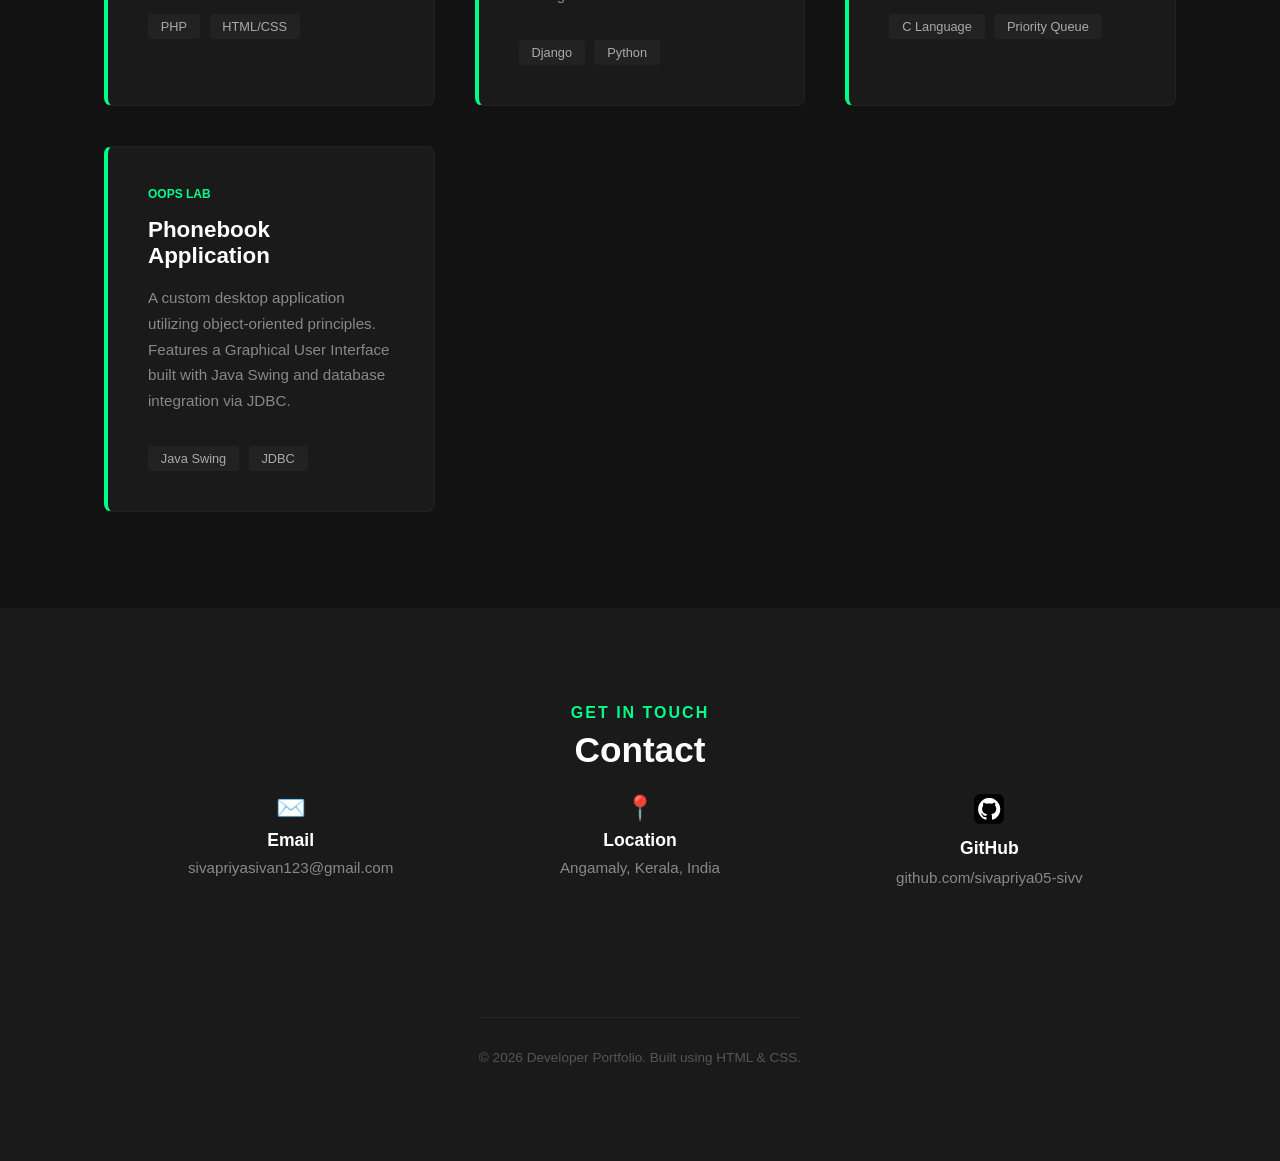
==== commit a618cdc1: "changed about section" ====
--- a/index.html
+++ b/index.html
@@ -78,7 +78,7 @@
                 <p style="font-size: 1rem;color: #00ff88;font-weight: 600;text-transform: uppercase;letter-spacing: 2px;margin-bottom: 0.5rem;">Who am I?</p>
                 <h2 style=" font-size: 2.2rem;font-weight: 700;line-height: 1.3;margin-bottom: 1.5rem;">I'm a Computer Engineering Student & Web Developer</h2>
                 <p style="color:#888888;font-size: 1.05rem;line-height: 1.7;margin-bottom: 2rem;">
-                    I am currently pursuing my Diploma in Computer Engineering (4th Semester) at Government Polytechnic College, Perumbavoor. I love building clean, functional mobile applications and web systems using modern frameworks.
+                    I am currently pursuing my Diploma in Computer Engineering (4th Semester) at Government Polytechnic College, Perumbavoor. I love building clean, and modern web applications using modern frameworks.
                 </p>
 
                 <div class="about-details-grid">
